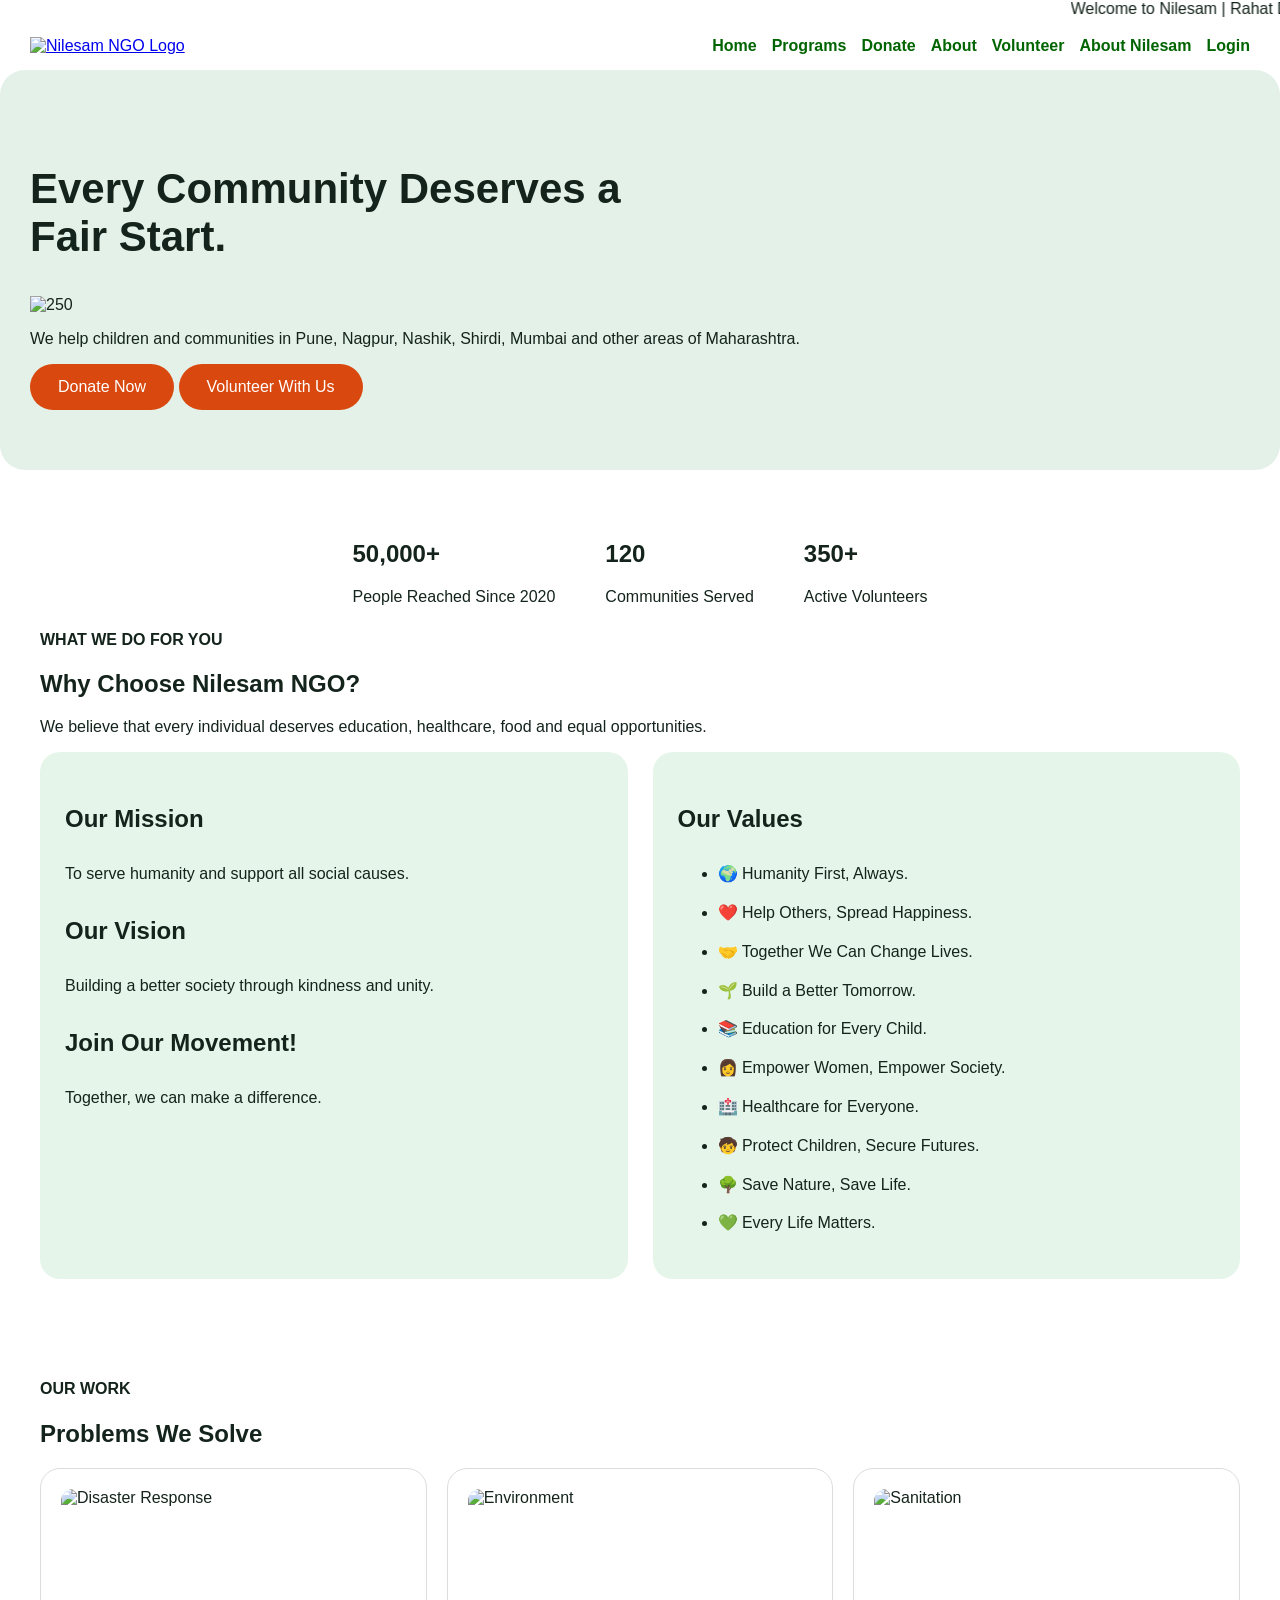
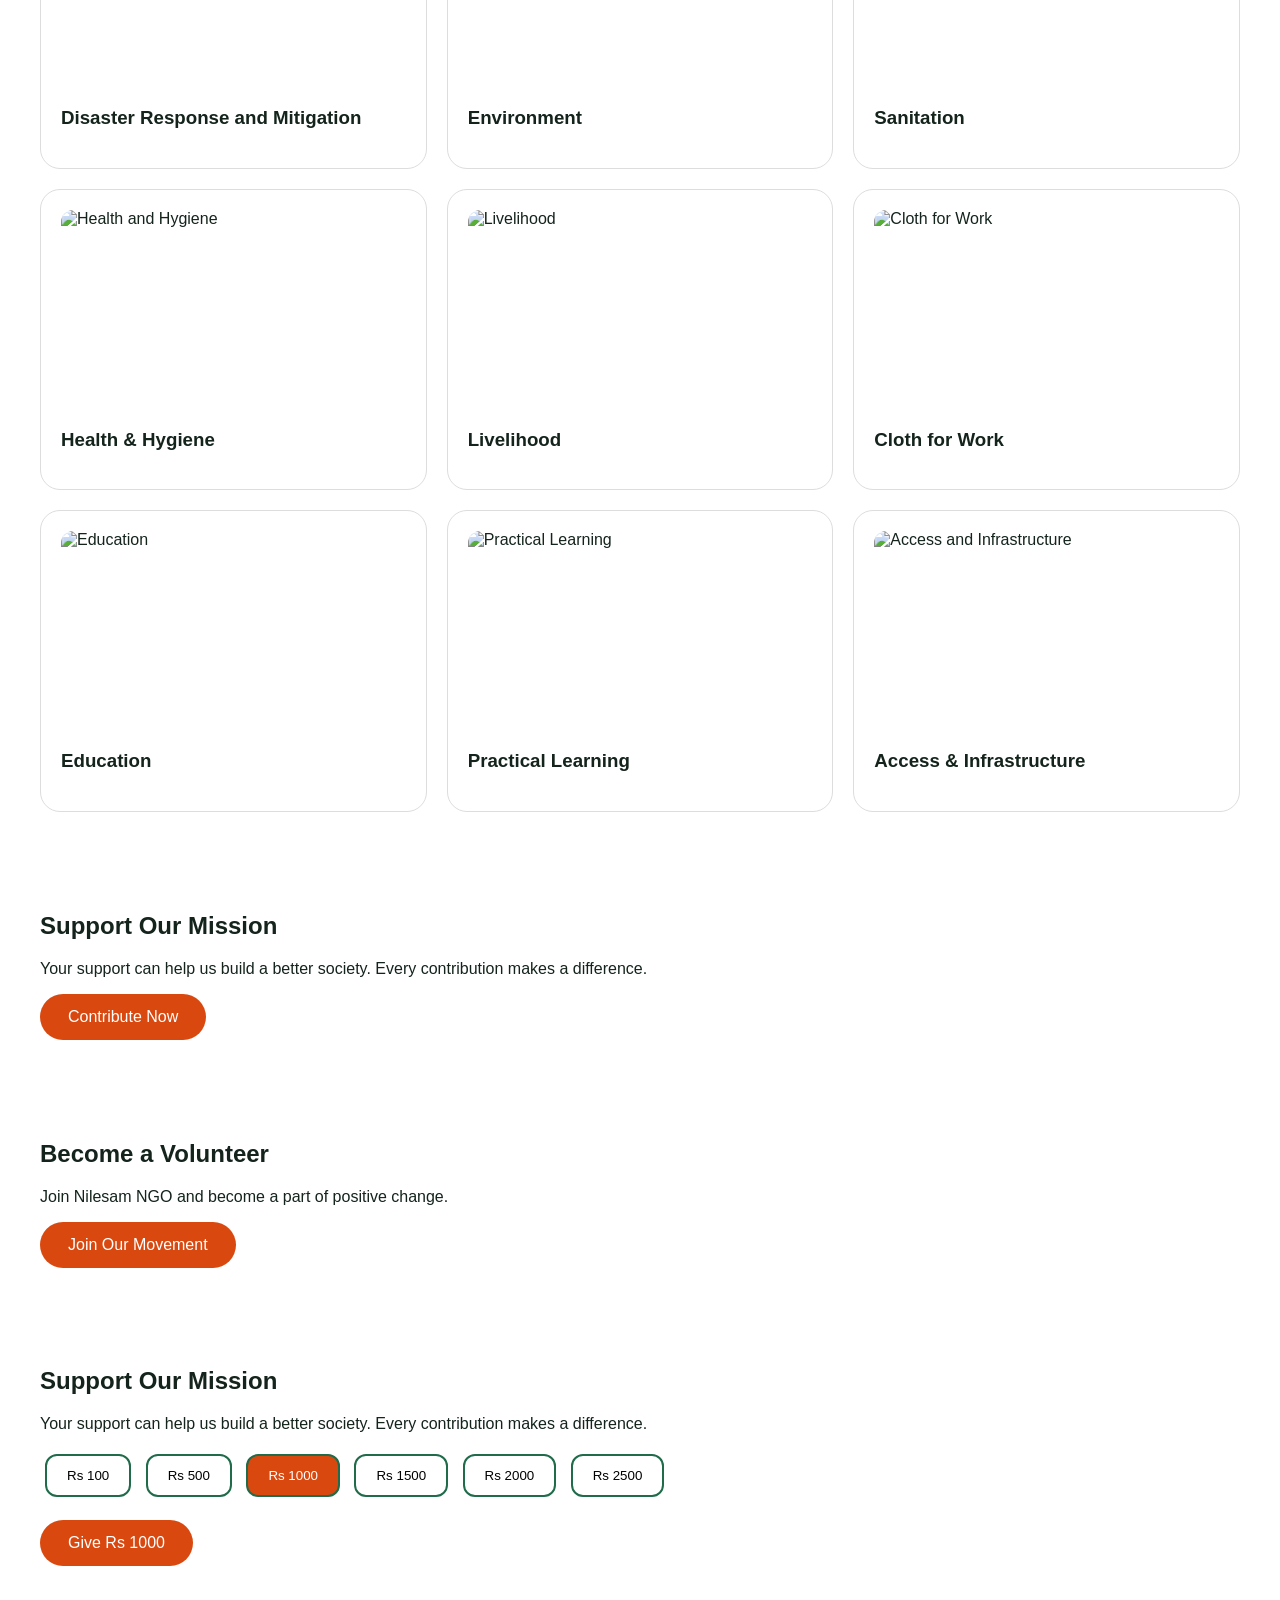
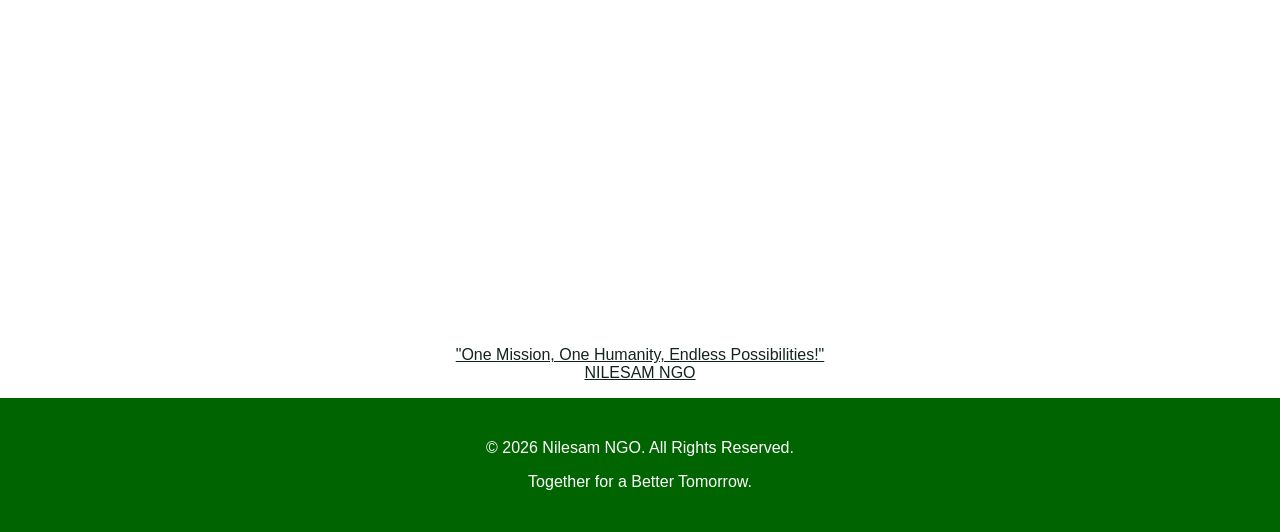
==== index.html @ 9b1b5deb "Add files via upload" ====
<!DOCTYPE html>
<html lang="en">

<head>
    <meta charset="UTF-8">

    <meta name="viewport"
          content="width=device-width, initial-scale=1.0">

    <title>Nilesam NGO</title>

    <link rel="stylesheet" href="./style.css">
</head>
<body>

    <!-- Announcement Section -->
    <div class="section1">
        <marquee class="announcement">
            Welcome to Nilesam | Rahat Drought – Contribute Today |
            With Material, Money Matters | Contribute Now
        </marquee>
    </div>

    <!-- Header Section -->
    <header>

        <a href="#home">
                          <img src="images/logo.png" alt="Nilesam NGO Logo">   
        </a>

       <!-- Navigation Menu -->
<nav>
    <a href="index.html">Home</a>

    <a href="index.html#programs">Programs</a>

    <a href="index.html#donate">Donate</a>

    <a href="index.html#about">About</a>

    <a href="index.html#volunteer">Volunteer</a>

    <a href="about.html">About Nilesam</a>

    <a href="login.html" target="_blank">Login</a>
</nav>

    </header>

    <main>

        <!-- Home / Hero Section -->
        <section id="home" class="hero">

            <h1>Every Community Deserves a Fair Start.</h1>
<img src="C:\Users\hp\OneDrive\Desktop\my projects\NilesamNgo\images\logo.png" alt="250"; width="200";height="200" class="right" alt="Photo">

            <p>
                We help children and communities in Pune, Nagpur,
                Nashik, Shirdi, Mumbai and other areas of Maharashtra.
            </p>

            <a class="btn" href="#donate">Donate Now</a>

            <a class="btn" href="#volunteer">
                Volunteer With Us
            </a>

        </section>


        <!-- Statistics Section -->
        <section class="stats">

            <div class="stat-box">
                <h2>50,000+</h2>
                <p>People Reached Since 2020</p>
            </div>

            <div class="stat-box">
                <h2>120</h2>
                <p>Communities Served</p>
            </div>

            <div class="stat-box">
                <h2>350+</h2>
                <p>Active Volunteers</p>
            </div>

        </section>


        <!-- About Us Section -->
        <section id="about" class="about-section">

            <h4>WHAT WE DO FOR YOU</h4>

            <h1>Why Choose Nilesam NGO?</h1>

            <p>
                We believe that every individual deserves
                education, healthcare, food and equal opportunities.
            </p>

            <div class="about-container">

                <!-- Right Content -->
                <div class="right-content">

                    <h2>Our Mission</h2>

                    <p>
                        To serve humanity and support all social causes.
                    </p>

                    <h2>Our Vision</h2>

                    <p>
                        Building a better society through kindness and unity.
                    </p>

                    <h2>Join Our Movement!</h2>

                    <p>
                        Together, we can make a difference.
                    </p>

                </div>


                <!-- Left Content -->
                <div class="left-content">

                    <h2>Our Values</h2>

                    <ul>
                        <li>🌍 Humanity First, Always.</li>
                        <li>❤️ Help Others, Spread Happiness.</li>
                        <li>🤝 Together We Can Change Lives.</li>
                        <li>🌱 Build a Better Tomorrow.</li>
                        <li>📚 Education for Every Child.</li>
                        <li>👩 Empower Women, Empower Society.</li>
                        <li>🏥 Healthcare for Everyone.</li>
                        <li>🧒 Protect Children, Secure Futures.</li>
                        <li>🌳 Save Nature, Save Life.</li>
                        <li>💚 Every Life Matters.</li>
                    </ul>

                </div>

            </div>

        </section>


        <!-- Programs Section -->
        <section id="programs" class="programs-section">

            <h4>OUR WORK</h4>

            <h1>Problems We Solve</h1>

            <div class="program-cards">

                <!-- Card 1 -->
                <div class="card">
                    <img src="C:\Users\hp\OneDrive\Desktop\my projects\NilesamNgo\images\disaster-response-and-mitigation.webp"
                         alt="Disaster Response">

                    <h3>Disaster Response and Mitigation</h3>
                </div>


                <!-- Card 2 -->
                <div class="card">
                    <img src="C:\Users\hp\OneDrive\Desktop\my projects\NilesamNgo\images\environment.webp"  
                      alt="Environment">

                    <h3>Environment</h3>
                </div>


                <!-- Card 3 -->
                <div class="card">
                    <img src="C:\Users\hp\OneDrive\Desktop\my projects\NilesamNgo\images\sanitation.webp"                   
                     alt="Sanitation">

                    <h3>Sanitation</h3>
                </div>


                <!-- Card 4 -->
                <div class="card">
                    <img src="C:\Users\hp\OneDrive\Desktop\my projects\NilesamNgo\images\health-and-hygiene.webp"
                         alt="Health and Hygiene">

                    <h3>Health & Hygiene</h3>
                </div>


                <!-- Card 5 -->
                <div class="card">
                    <img src="C:\Users\hp\OneDrive\Desktop\my projects\NilesamNgo\images\livelihood.webp"
                         alt="Livelihood">

                    <h3>Livelihood</h3>
                </div>


                <!-- Card 6 -->
                <div class="card">
                    <img src="C:\Users\hp\OneDrive\Desktop\my projects\NilesamNgo\images\cloth-for-work.webp"
                         alt="Cloth for Work">

                    <h3>Cloth for Work</h3>
                </div>


                <!-- Card 7 -->
                <div class="card">
                    <img src="C:\Users\hp\OneDrive\Desktop\my projects\NilesamNgo\images\images (7).jpg"
                         alt="Education">

                    <h3>Education</h3>
                </div>


                <!-- Card 8 -->
                <div class="card">
                    <img src="C:\Users\hp\OneDrive\Desktop\my projects\NilesamNgo\images\images (6).jpg"
                         alt="Practical Learning">

                    <h3>Practical Learning</h3>
                </div>


                <!-- Card 9 -->
                <div class="card">
                    <img src="C:\Users\hp\OneDrive\Desktop\my projects\NilesamNgo\images\access-and-infrastructure.webp"
                         alt="Access and Infrastructure">

                    <h3>Access & Infrastructure</h3>
                </div>

            </div>

        </section>


        <!-- Donate Section -->
        <section id="donate" class="donate-section">

            <h1>Support Our Mission</h1>

            <p>
                Your support can help us build a better society.
                Every contribution makes a difference.
            </p>

            <a href="#volunteer" class="btn">Contribute Now</a>

        </section>


        <!-- Volunteer Section -->
        <section id="volunteer" class="volunteer-section">

            <h1>Become a Volunteer</h1>

            <p>
                Join Nilesam NGO and become a part of positive change.
            </p>

            <a href="#about" class="btn">Join Our Movement</a>

        </section>

    </main>


<!-- Donate Section -->
<section id="donate" class="donate-section">

    <h1>Support Our Mission</h1>

    <p>
        Your support can help us build a better society.
        Every contribution makes a difference.
    </p>

    <div id="amounts">

        <button type="button" data-amount="100">Rs 100</button>
        <button type="button" data-amount="500">Rs 500</button>
        <button type="button" data-amount="1000">Rs 1000</button>
        <button type="button" data-amount="1500">Rs 1500</button>
        <button type="button" data-amount="2000">Rs 2000</button>
        <button type="button" data-amount="2500">Rs 2500</button>

    </div>

    <br>

    <a id="give" class="btn" href="donate.html">
        Donate Rs 100
    </a>

</section>
<br><br><br><br><br><br><br><br><br><br><br><br><br><br><br><br><br><br>

<u><p style="text-align: center;">"One Mission, One Humanity, Endless Possibilities!"<br>
NILESAM NGO</p></u>

    <!-- Footer -->
    <footer>
        <p>&copy; 2026 Nilesam NGO. All Rights Reserved.</p>
        <p>Together for a Better Tomorrow.</p>
    </footer>


    <!-- JavaScript connection -->
    <script src="javascript.js"></script>

</body>
</html>
---- style.css ----
/* =================================
   MAIN WEBSITE CORRECTIONS
================================= */

* {
    box-sizing: border-box;
}

body {
    margin: 0;
    font-family: Arial, Helvetica, sans-serif;
    color: #14241c;
    overflow-x: hidden;
}

/* Header */

header {
    display: flex;
    justify-content: space-between;
    align-items: center;
    flex-wrap: wrap;
    gap: 15px;
    padding: 15px 30px;
}

header img {
    width: 120px;
    height: 100px;
    object-fit: contain;
}

nav {
    display: flex;
    flex-wrap: wrap;
    gap: 15px;
}

nav a {
    text-decoration: none;
    color: #006400;
    font-weight: bold;
}

nav a:hover,
nav a.active {
    color: #d9480f;
}

/* Hero Section */

.hero {
    padding: 60px 30px;
    border-radius: 25px;
    background: #e3f1e8;
}

.hero h1 {
    font-size: 42px;
    max-width: 600px;
}

/* Sections */

section {
    padding: 40px;
}

/* Statistics */

.stats {
    display: flex;
    justify-content: center;
    align-items: center;
    flex-wrap: wrap;
    gap: 50px;
    height:100px;
    padding: 50px 20px;
}

/* About section */

.about-container {
    display: flex;
    gap: 25px;
    flex-wrap: wrap;
}

.right-content,
.left-content {
    flex: 1 1 300px;
    background: #e6f5e9;
    padding: 25px;
    border-radius: 20px;
    line-height: 1.8;
}

.left-content li {
    margin-bottom: 10px;
}

/* Program cards */

.program-cards {
    display: grid;
    grid-template-columns: repeat(3, minmax(0, 1fr));
    gap: 20px;
}

.card {
    background: #ffffff;
    border: 1px solid #ddd;
    border-radius: 20px;
    padding: 20px;
    width: 100%;
    height: auto;
    min-width: 0;
    overflow: hidden;
}

.card img {
    display: block;
    width: 100%;
    height: 200px;
    object-fit: cover;
    border-radius: 12px;
}

/* Buttons */

.btn {
    display: inline-block;
    background: #d9480f;
    color: white;
    padding: 14px 28px;
    border-radius: 999px;
    text-decoration: none;
}

/* Donation buttons */

#amounts button {
    padding: 12px 20px;
    margin: 5px;
    border: 2px solid #1f6b4a;
    background: white;
    border-radius: 12px;
    cursor: pointer;
}

#amounts button.active {
    background: #d9480f;
    color: white;
}

/* Footer */

footer {
    text-align: center;
    padding: 25px;
    background: #006400;
    color: white;
}

/* Tablet */

@media (max-width: 768px) {

    header {
        flex-direction: column;
        padding: 15px;
    }

    nav {
        justify-content: center;
    }

    .program-cards {
        grid-template-columns: repeat(2, minmax(0, 1fr));
    }

    section {
        padding: 25px;
    }

    .hero h1 {
        font-size: 32px;
    }
}

/* Smartphone */

@media (max-width: 480px) {

    header {
        flex-direction: column;
    }

    nav {
        flex-direction: column;
        width: 100%;
        text-align: center;
    }

    nav a {
        padding: 8px;
    }

    .program-cards {
        grid-template-columns: 1fr;
    }

    .about-container {
        flex-direction: column;
    }

    .stats {
        flex-direction: column;
        gap: 25px;
    }

    .stat-box h2 {
        font-size: 38px;
    }

    section {
        padding: 18px;
    }

    .hero {
        padding: 30px 20px;
        border-radius: 15px;
    }

    .hero h1 {
        font-size: 26px;
    }

    .btn {
        display: block;
        text-align: center;
        margin: 10px 0;
    }

    #amounts button {
        margin: 5px 2px;
    }

    .card img {
        height: 180px;
    }
}
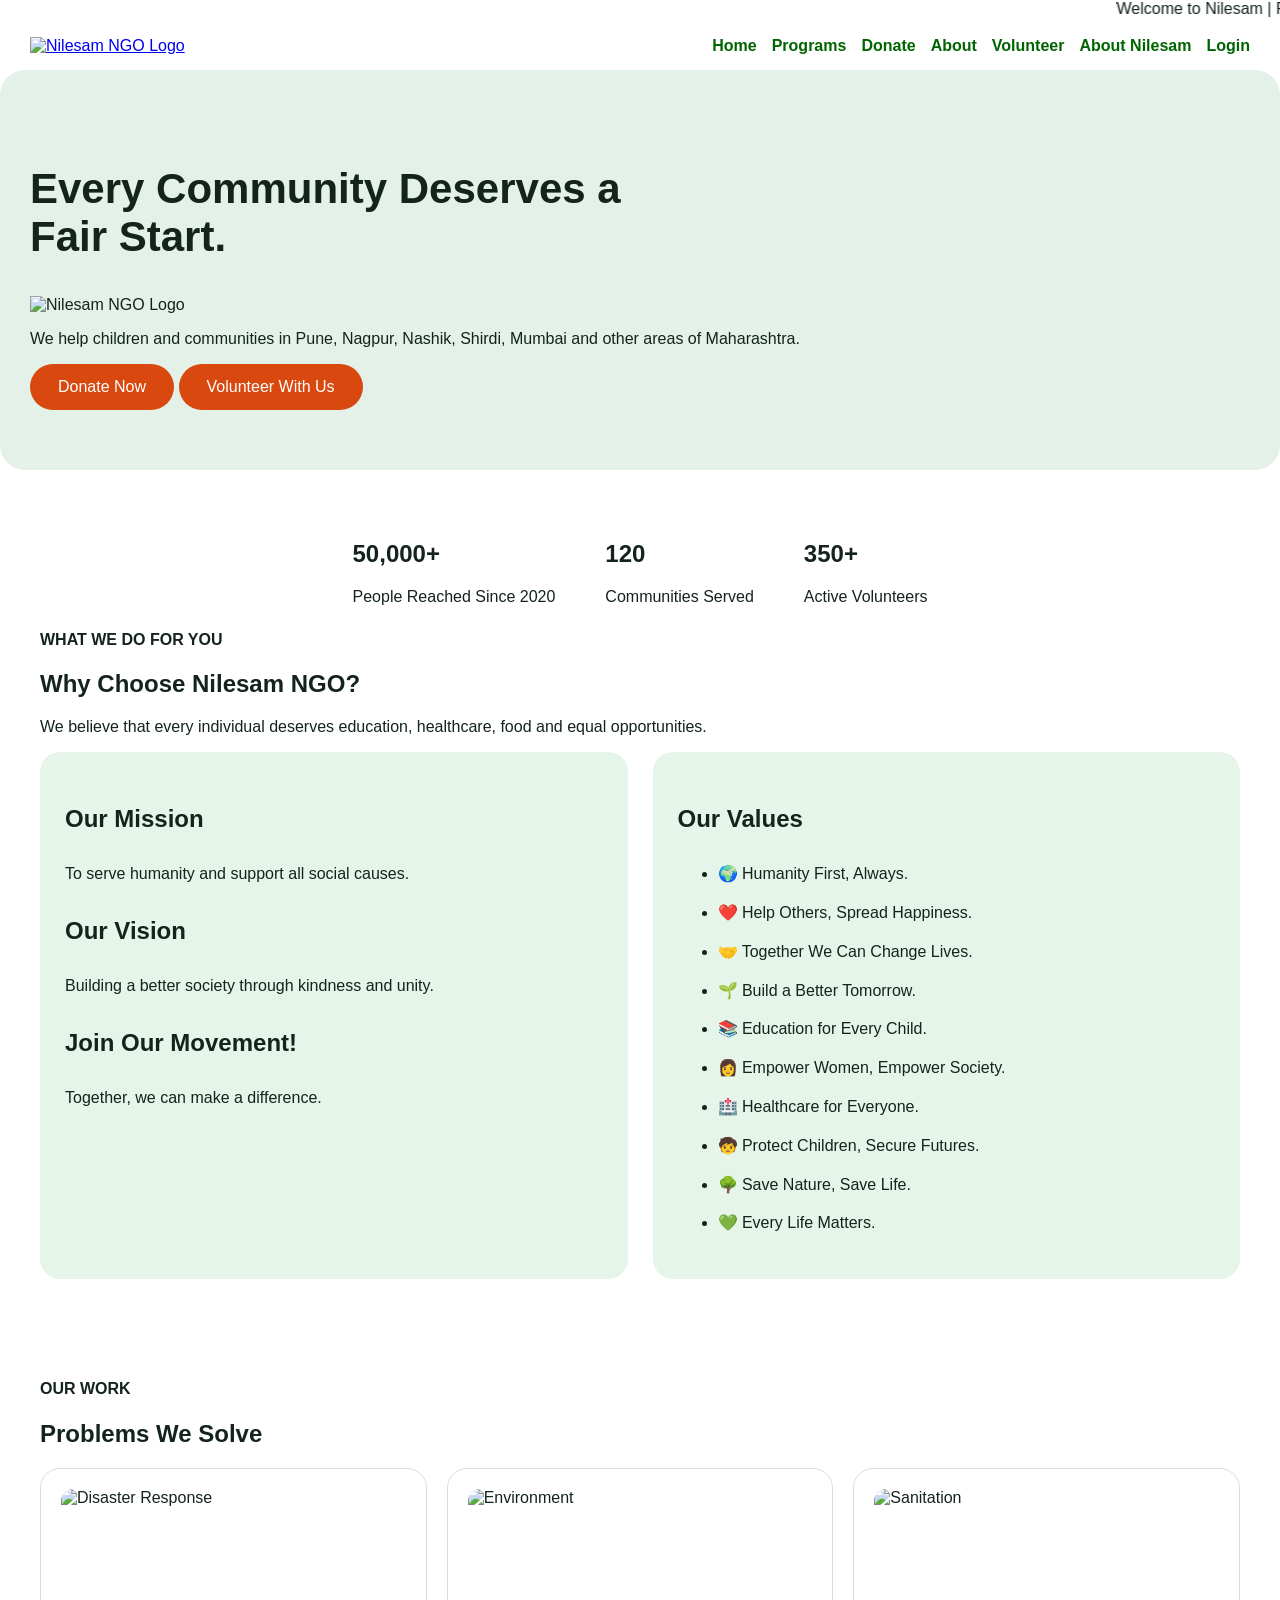
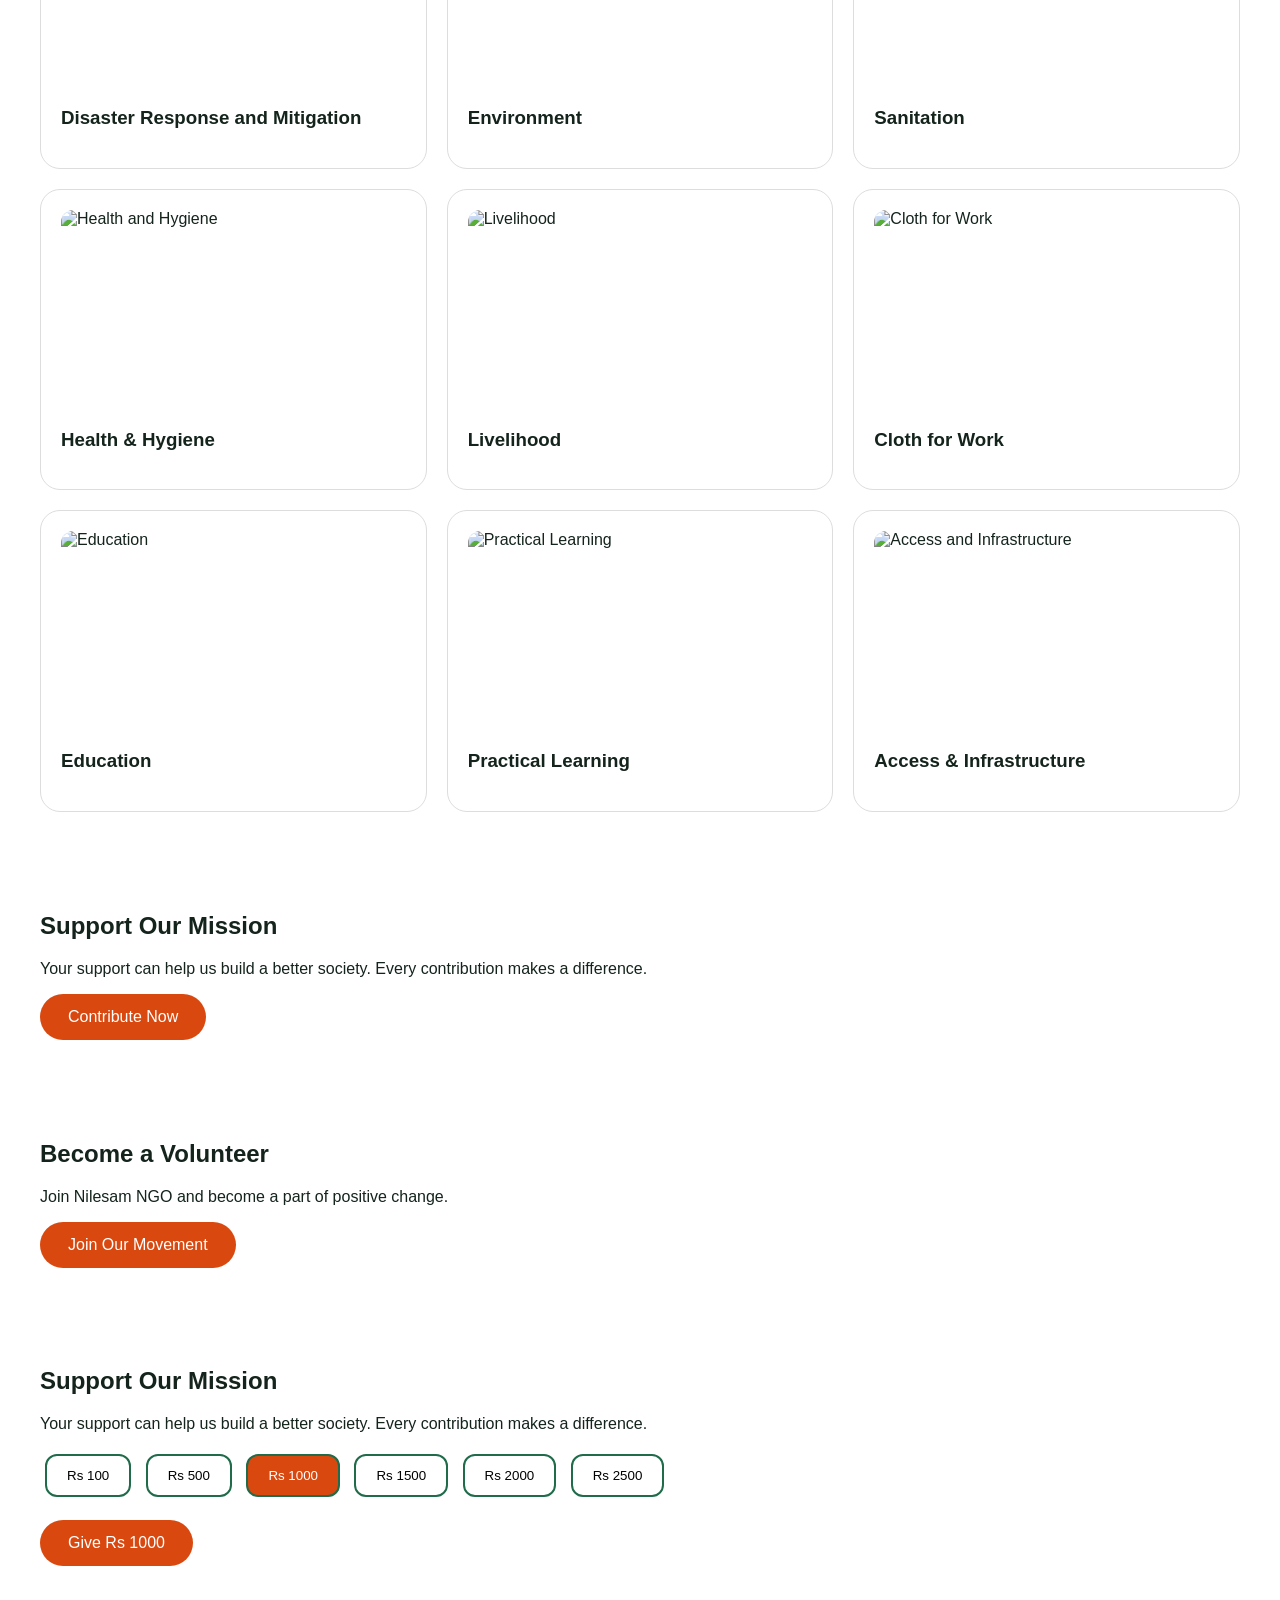
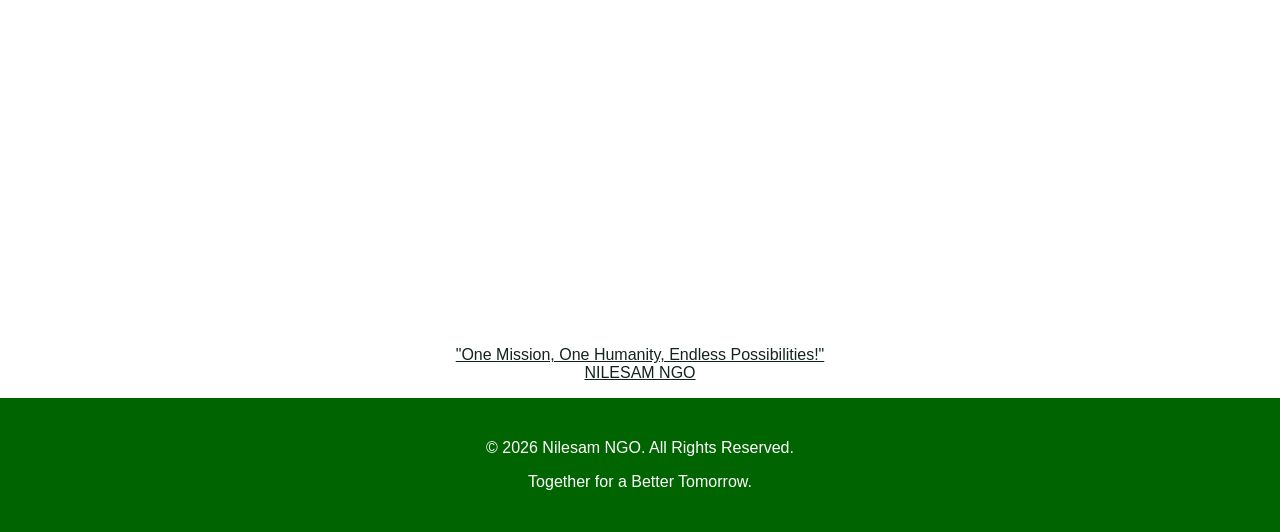
==== commit ac14c31d: "Add files via upload" ====
--- a/index.html
+++ b/index.html
@@ -9,7 +9,8 @@
 
     <title>Nilesam NGO</title>
 
-    <link rel="stylesheet" href="./style.css">
+    <link rel="stylesheet" href="style.css">
+<meta name="google-site-verification" content="U2-uQWANJkOVVFknyEIjxmEqAKCYdILtCYXM7Ow9rrk" />
 </head>
 <body>
 
@@ -25,7 +26,7 @@
     <header>
 
         <a href="#home">
-                          <img src="images/logo.png" alt="Nilesam NGO Logo">   
+                 <img src="images/logo.png" alt="Nilesam NGO Logo">   
         </a>
 
        <!-- Navigation Menu -->
@@ -53,8 +54,7 @@
         <section id="home" class="hero">
 
             <h1>Every Community Deserves a Fair Start.</h1>
-<img src="C:\Users\hp\OneDrive\Desktop\my projects\NilesamNgo\images\logo.png" alt="250"; width="200";height="200" class="right" alt="Photo">
-
+<img src="images/logo.png" alt="Nilesam NGO Logo">
             <p>
                 We help children and communities in Pune, Nagpur,
                 Nashik, Shirdi, Mumbai and other areas of Maharashtra.
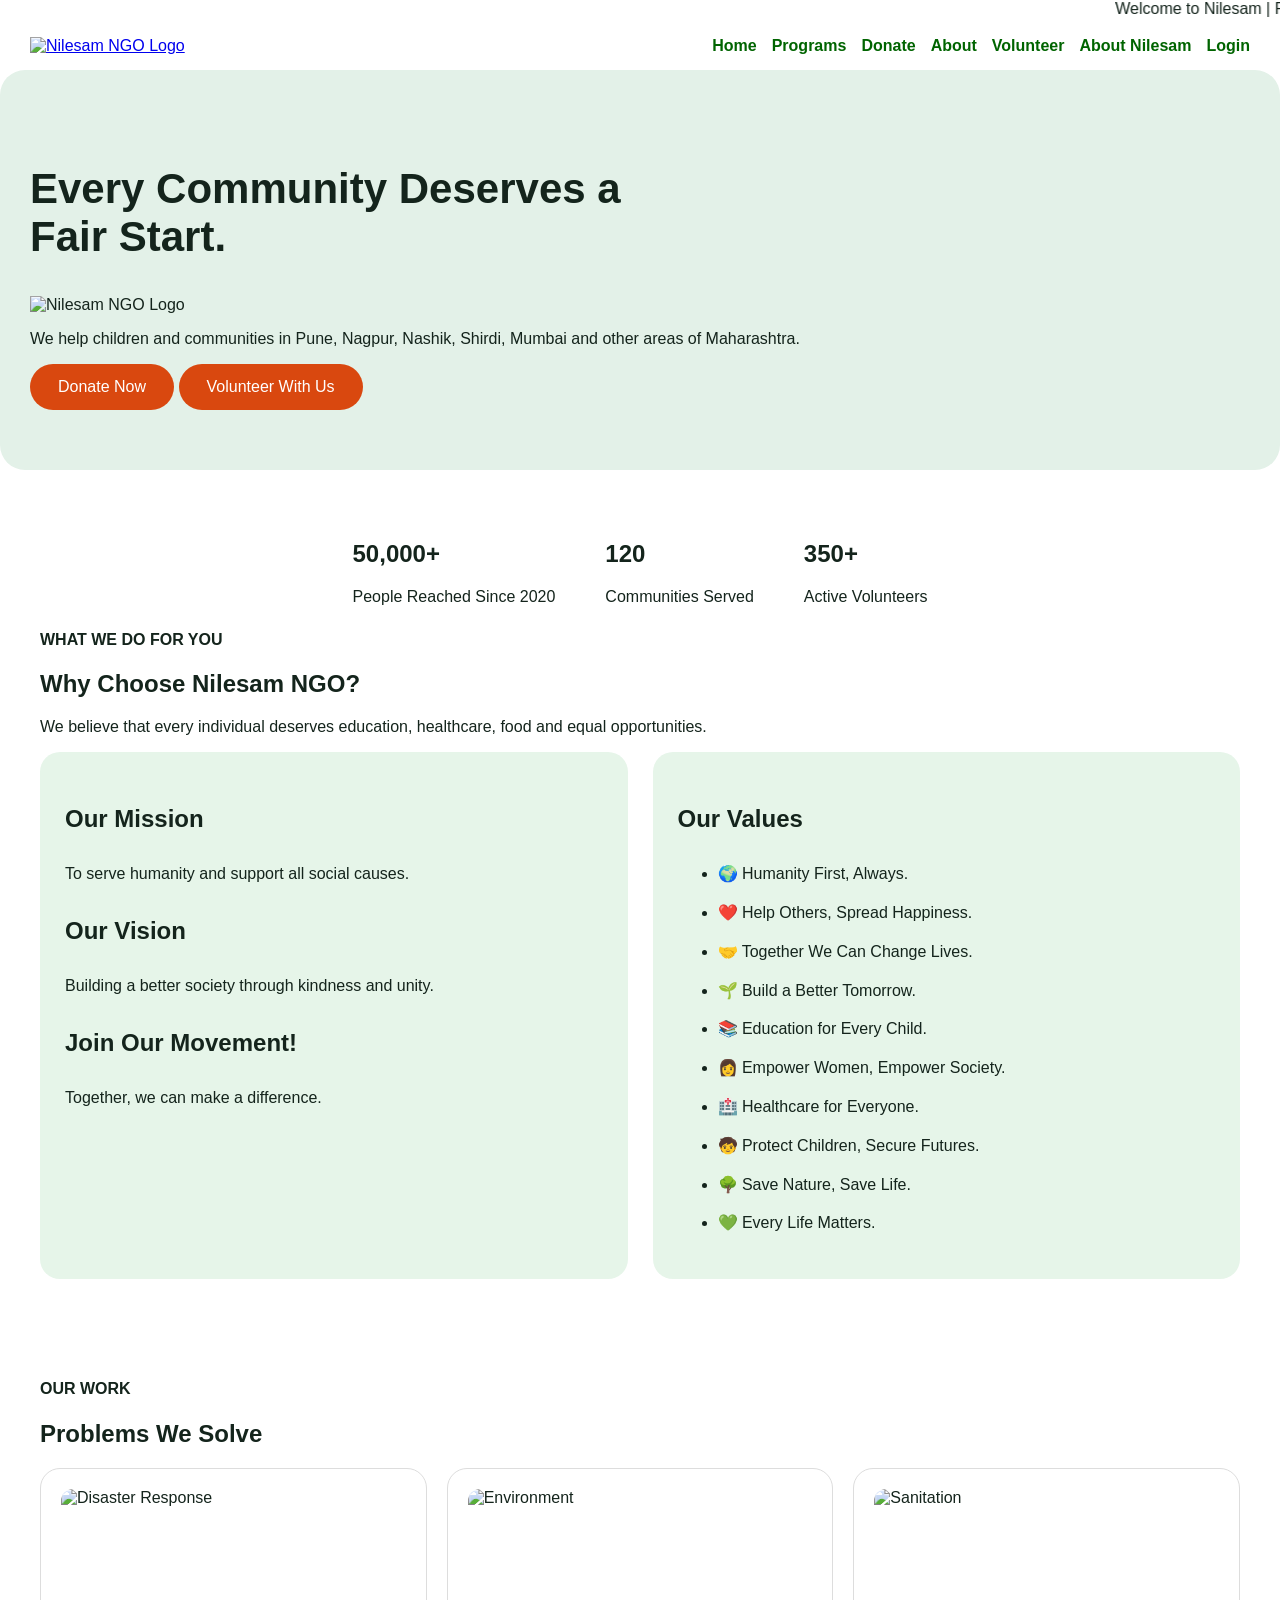
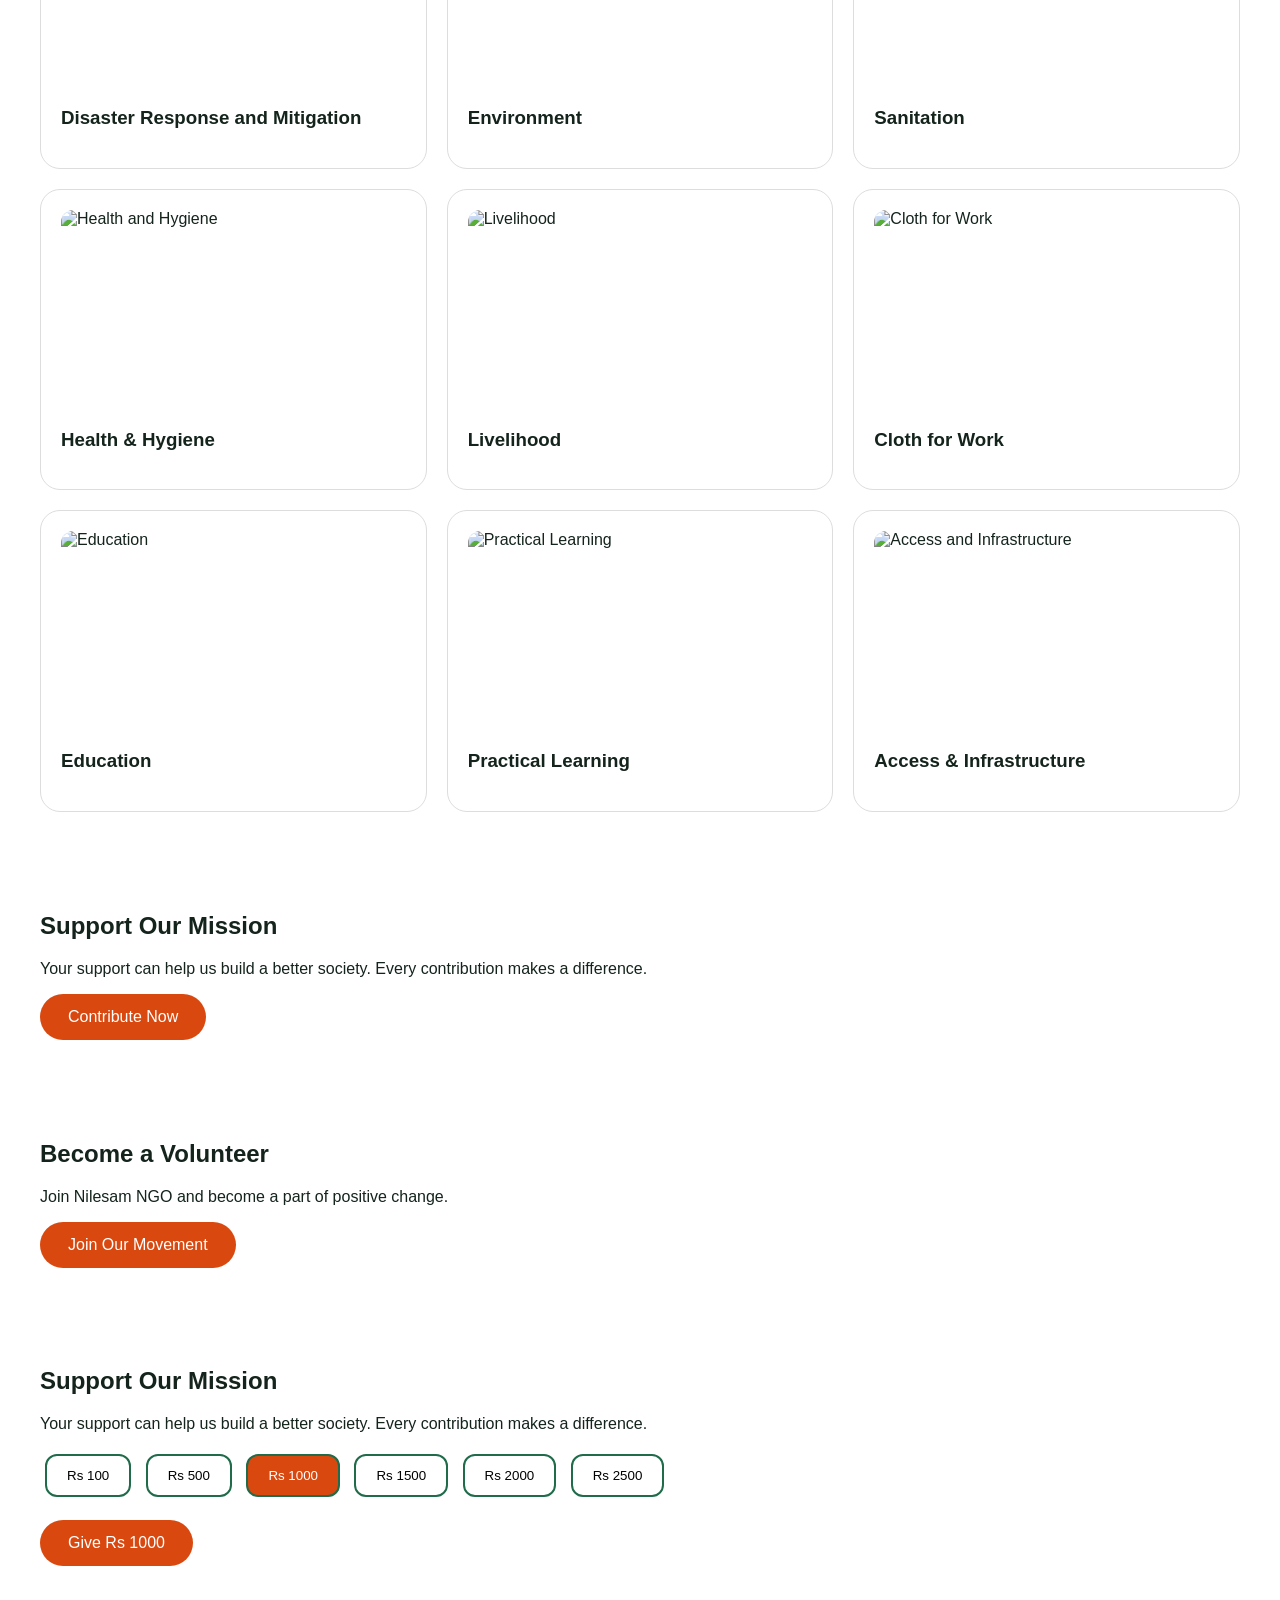
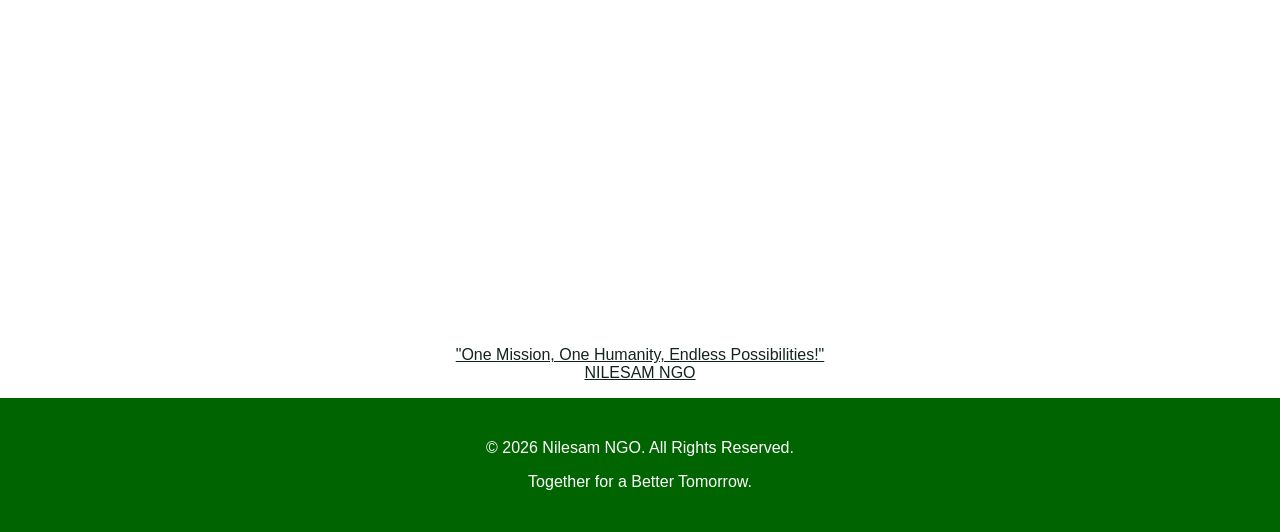
==== commit 95cf5644: "Add files via upload" ====
--- a/index.html
+++ b/index.html
@@ -7,10 +7,11 @@
     <meta name="viewport"
           content="width=device-width, initial-scale=1.0">
 
-    <title>Nilesam NGO</title>
+   <title>Nilesam NGO | Social Welfare and Community Development</title>
 
     <link rel="stylesheet" href="style.css">
 <meta name="google-site-verification" content="U2-uQWANJkOVVFknyEIjxmEqAKCYdILtCYXM7Ow9rrk" />
+<meta name="description" content="Nilesam NGO is a college project focused on social welfare, education, environmental awareness, and community development.">
 </head>
 <body>
 
